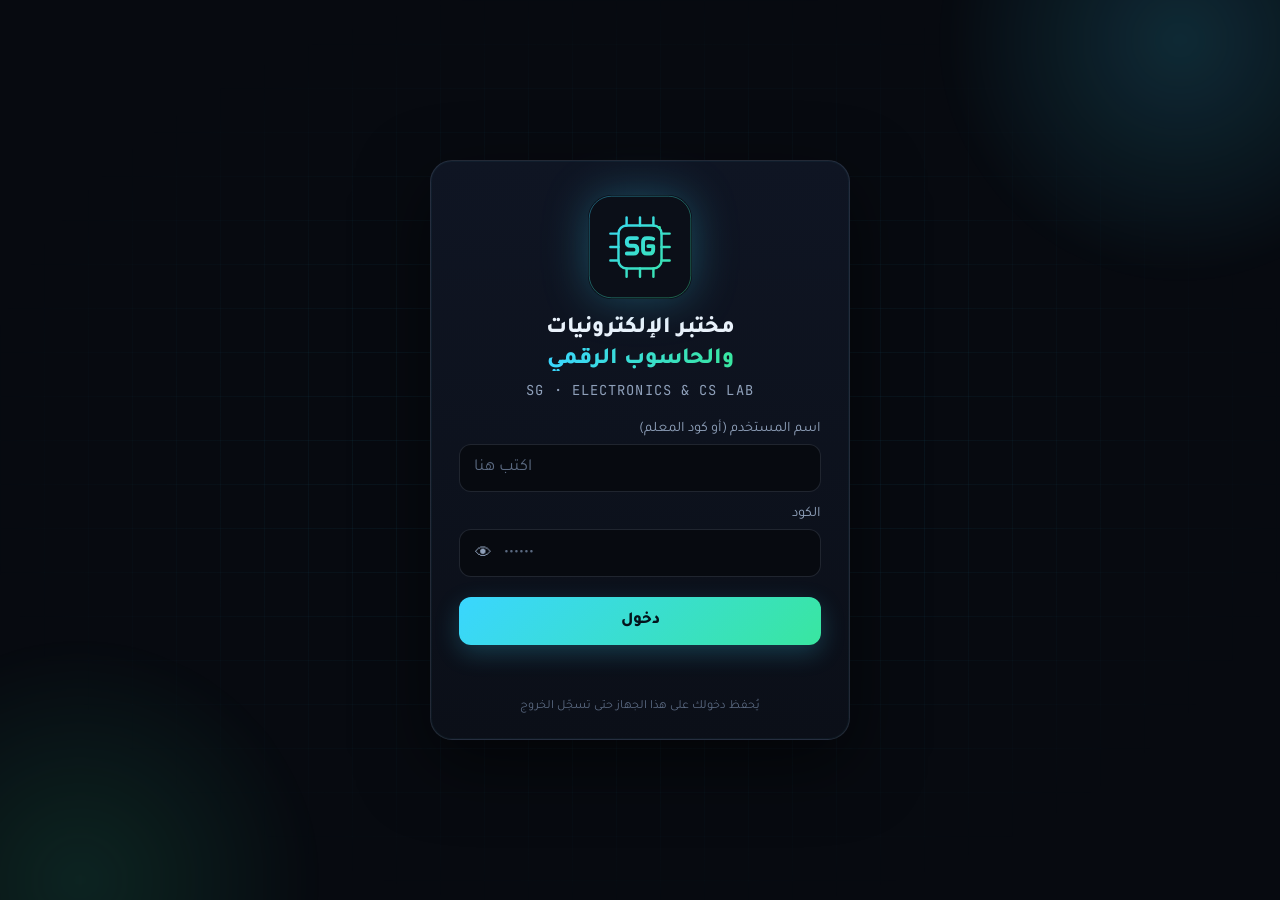
==== index.html @ f172d8d4 "Add files via upload" ====
<!DOCTYPE html>
<html lang="ar" dir="rtl">
<head>
<meta charset="UTF-8">
<meta name="viewport" content="width=device-width, initial-scale=1, viewport-fit=cover">
<title>تسجيل الدخول | مختبر الإلكترونيات والحاسوب — SG</title>
<meta name="description" content="مختبر الإلكترونيات والحاسوب — صالح غره. تسجيل الدخول للطلاب والمعلم.">
<meta name="theme-color" content="#070a10">
<meta name="color-scheme" content="dark">
<meta name="mobile-web-app-capable" content="yes">
<meta name="apple-mobile-web-app-capable" content="yes">
<meta name="apple-mobile-web-app-status-bar-style" content="black-translucent">
<meta property="og:type" content="website">
<meta property="og:title" content="مختبر الإلكترونيات والحاسوب — صالح غره">
<meta property="og:description" content="Electronics · Arduino · ESP32 · Programming">
<meta property="og:image" content="og-image.png">
<meta property="og:image:width" content="1200"><meta property="og:image:height" content="630">
<meta name="twitter:card" content="summary_large_image">
<meta name="twitter:image" content="og-image.png">
<link rel="manifest" href="manifest.webmanifest">
<link rel="icon" type="image/svg+xml" href="favicon.svg">
<link rel="icon" type="image/png" sizes="32x32" href="favicon-32.png">
<link rel="apple-touch-icon" href="apple-touch-icon.png">
<link rel="preconnect" href="https://fonts.googleapis.com"><link rel="preconnect" href="https://fonts.gstatic.com" crossorigin>
<link href="https://fonts.googleapis.com/css2?family=Tajawal:wght@400;500;700;800&family=JetBrains+Mono:wght@400;600&display=swap" rel="stylesheet">
<style>
:root{--bg:#070a10;--bg-soft:#0b0f18;--surface:#0f1523;--surface-2:#141c2e;--cyan:#3ad6ff;--green:#39e6a0;--amber:#ffb545;--red:#ff6b6b;--text:#eaf2fb;--muted:#8fa0ba;--line:rgba(143,160,186,.18)}
*{box-sizing:border-box;margin:0}
html,body{min-height:100%}
body{background:var(--bg);color:var(--text);font-family:'Tajawal',system-ui,sans-serif;display:flex;align-items:center;justify-content:center;padding:20px;min-height:100vh;min-height:100dvh;position:relative;overflow-x:hidden}
body::before{content:"";position:fixed;inset:0;background-image:linear-gradient(rgba(58,214,255,.05) 1px,transparent 1px),linear-gradient(90deg,rgba(58,214,255,.05) 1px,transparent 1px);background-size:44px 44px;mask-image:radial-gradient(ellipse at center,#000 30%,transparent 75%);-webkit-mask-image:radial-gradient(ellipse at center,#000 30%,transparent 75%);pointer-events:none}
.glow{position:fixed;width:520px;height:520px;border-radius:50%;filter:blur(10px);pointer-events:none}
.g1{top:-220px;right:-160px;background:radial-gradient(circle,rgba(58,214,255,.16),transparent 65%)}
.g2{bottom:-240px;left:-180px;background:radial-gradient(circle,rgba(57,230,160,.12),transparent 65%)}
.card{position:relative;width:100%;max-width:420px;background:linear-gradient(180deg,var(--surface),var(--bg-soft));border:1px solid var(--line);border-radius:22px;padding:34px 28px 26px;box-shadow:0 24px 70px rgba(0,0,0,.55),0 0 0 1px rgba(58,214,255,.04) inset}
.logo{display:block;width:104px;height:104px;margin:0 auto 14px;filter:drop-shadow(0 0 22px rgba(58,214,255,.28))}
h1{font-size:1.45rem;text-align:center;font-weight:800;line-height:1.35}
h1 span{background:linear-gradient(90deg,var(--cyan),var(--green));-webkit-background-clip:text;background-clip:text;color:transparent}
.sub{text-align:center;color:var(--muted);font-size:.86rem;margin:6px 0 22px;font-family:'JetBrains Mono',monospace;letter-spacing:.08em;direction:ltr}
label{display:block;font-size:.9rem;color:var(--muted);margin:14px 0 6px}
.field{position:relative}
input{width:100%;background:var(--bg);border:1px solid var(--line);border-radius:12px;padding:13px 14px;color:var(--text);font:inherit;font-size:1.05rem;outline:none;transition:border-color .15s,box-shadow .15s;direction:ltr;text-align:left}
input::placeholder{color:#5b6a82;direction:rtl}
input:focus{border-color:var(--cyan);box-shadow:0 0 0 3px rgba(58,214,255,.14)}
.eye{position:absolute;top:50%;left:8px;transform:translateY(-50%);background:none;border:0;color:var(--muted);padding:8px;cursor:pointer;font-size:1.05rem}
#c{padding-left:44px}
.btn{width:100%;margin-top:20px;border:0;border-radius:12px;padding:14px;font:inherit;font-size:1.05rem;font-weight:800;color:#04141c;cursor:pointer;background:linear-gradient(135deg,var(--cyan),var(--green));box-shadow:0 8px 24px rgba(58,214,255,.22);transition:transform .12s,filter .12s,opacity .12s}
.btn:hover{filter:brightness(1.06)}.btn:active{transform:translateY(1px)}
.btn[disabled]{opacity:.55;cursor:not-allowed;filter:grayscale(.3)}
.msg{min-height:22px;margin-top:14px;text-align:center;font-size:.92rem;line-height:1.5}
.msg.err{color:var(--red)}.msg.warn{color:var(--amber)}.msg.ok{color:var(--green)}
.foot{margin-top:18px;text-align:center;color:#5b6a82;font-size:.78rem}
.spin{display:inline-block;width:15px;height:15px;border:2px solid rgba(4,20,28,.35);border-top-color:#04141c;border-radius:50%;animation:s .7s linear infinite;vertical-align:-2px;margin-inline-start:8px}
@keyframes s{to{transform:rotate(360deg)}}
.boot{position:fixed;inset:0;background:var(--bg);display:flex;align-items:center;justify-content:center;z-index:9;transition:opacity .25s}
.boot img{width:84px;height:84px;animation:p 1.3s ease-in-out infinite}
@keyframes p{50%{transform:scale(.93);opacity:.7}}
@media (prefers-reduced-motion:reduce){.boot img,.spin{animation:none}}
</style>
</head>
<body>
<div class="boot" id="boot"><img src="logo.svg" alt=""></div>
<div class="glow g1"></div><div class="glow g2"></div>
<main class="card">
  <img class="logo" src="logo.svg" alt="شعار SG">
  <h1>مختبر الإلكترونيات<br><span>والحاسوب الرقمي</span></h1>
  <div class="sub">SG · ELECTRONICS &amp; CS LAB</div>
  <form id="f" autocomplete="on" novalidate>
    <label for="u">اسم المستخدم (أو كود المعلم)</label>
    <input id="u" name="username" type="text" inputmode="text" autocomplete="username" autocapitalize="none" autocorrect="off" spellcheck="false" placeholder="اكتب هنا" maxlength="80">
    <label for="c">الكود</label>
    <div class="field">
      <input id="c" name="password" type="password" autocomplete="current-password" autocapitalize="none" autocorrect="off" spellcheck="false" placeholder="••••••" maxlength="80">
      <button type="button" class="eye" id="eye" aria-label="إظهار الكود">👁</button>
    </div>
    <button class="btn" id="go" type="submit">دخول</button>
    <div class="msg" id="msg" role="status" aria-live="polite"></div>
  </form>
  <div class="foot">يُحفظ دخولك على هذا الجهاز حتى تسجّل الخروج</div>
</main>
<script>
(function () {
  'use strict';
  var API = null, $ = function (id) { return document.getElementById(id); };
  var msg = $('msg'), go = $('go'), lockTimer = null;
  function say(t, k) { msg.className = 'msg ' + (k || ''); msg.textContent = t || ''; }
  function ls(k, v) { try { if (v === undefined) return localStorage.getItem(k); if (v === null) localStorage.removeItem(k); else localStorage.setItem(k, v); } catch (e) {} }
  function hideBoot() { var b = $('boot'); b.style.opacity = 0; setTimeout(function () { b.remove(); }, 260); }

  $('eye').onclick = function () { var c = $('c'); c.type = c.type === 'password' ? 'text' : 'password'; };

  function lock(sec) {
    clearInterval(lockTimer); var end = Date.now() + sec * 1000; go.disabled = true;
    (function tick() {
      var left = Math.max(0, Math.ceil((end - Date.now()) / 1000));
      if (!left) { clearInterval(lockTimer); go.disabled = false; say('يمكنك المحاولة الآن.', 'ok'); return; }
      say('محاولات خاطئة كثيرة. انتظر ' + Math.floor(left / 60) + ':' + String(left % 60).padStart(2, '0') + ' ثم حاول من جديد.', 'warn');
    })();
    lockTimer = setInterval(function () { var l = Math.max(0, Math.ceil((end - Date.now()) / 1000)); if (!l) { clearInterval(lockTimer); go.disabled = false; say('يمكنك المحاولة الآن.', 'ok'); } else say('محاولات خاطئة كثيرة. انتظر ' + Math.floor(l / 60) + ':' + String(l % 60).padStart(2, '0') + ' ثم حاول من جديد.', 'warn'); }, 1000);
  }

  function ask(sw, data) {
    return new Promise(function (res, rej) {
      var ch = new MessageChannel(), t = setTimeout(function () { rej(new Error('sw-timeout')); }, 8000);
      ch.port1.onmessage = function (e) { clearTimeout(t); res(e.data); };
      sw.postMessage(data, [ch.port2]);
    });
  }
  function ready() {
    if (!('serviceWorker' in navigator)) return Promise.reject(new Error('nosw'));
    return navigator.serviceWorker.register('sw.js').then(function () { return navigator.serviceWorker.ready; });
  }
  function enter() { location.replace('app.html'); }

  function boot() {
    var tok = ls('sg_token');
    if (!tok) return hideBoot();
    fetch(API + '/me', { headers: { 'x-sg-token': tok } }).then(function (r) {
      if (r.status === 401) { ls('sg_token', null); ls('sg_role', null); hideBoot(); return; }
      return r.json().then(function (j) { ls('sg_role', j.role); ls('sg_name', j.name); ready().then(function (reg) { return ask(reg.active, { type: 'login', token: tok }); }).then(enter, enter); });
    }).catch(function () { /* بدون إنترنت: ادخل بالنسخة المحفوظة */ if (ls('sg_role')) enter(); else hideBoot(); });
  }

  $('f').addEventListener('submit', function (ev) {
    ev.preventDefault();
    var u = $('u').value.trim(), c = $('c').value.trim();
    if (!u && !c) return say('أدخل اسم المستخدم والكود.', 'err');
    go.disabled = true; go.innerHTML = 'جارٍ التحقق<span class="spin"></span>'; say('');
    fetch(API + '/login', { method: 'POST', headers: { 'Content-Type': 'application/json' }, body: JSON.stringify({ u: u, c: c }) })
      .then(function (r) { return r.json().then(function (j) { return { s: r.status, j: j }; }); })
      .then(function (x) {
        if (x.s === 200) {
          return ready().then(function (reg) { return ask(reg.active, { type: 'login', token: x.j.token }); }).then(function () {
            ls('sg_token', x.j.token); ls('sg_role', x.j.role); ls('sg_name', x.j.name);
            say('تم الدخول ✔', 'ok'); enter();
          }, function () { say('تعذّر تجهيز الموقع على هذا المتصفح. جرّب Chrome أو Safari حديث، وتأكد أنك لا تتصفح بوضع خاص.', 'err'); go.disabled = false; go.textContent = 'دخول'; });
        }
        go.textContent = 'دخول';
        if (x.s === 429) { lock(x.j.retry_after || 120); return; }
        go.disabled = false; say(x.j.message || 'تعذّر الدخول.', 'err');
      })
      .catch(function () { go.disabled = false; go.textContent = 'دخول'; say('لا يوجد اتصال بالخادم. تحقق من الإنترنت وحاول مجدداً.', 'err'); });
  });

  fetch('config.js').then(function (r) { return r.text(); }).then(function (t) {
    var m = t.match(/API:\s*'([^']+)'/); API = m && m[1];
    if (!API) throw 0; boot();
  }).catch(function () { hideBoot(); say('خطأ في إعدادات الموقع (config.js).', 'err'); });
})();
</script>
</body>
</html>
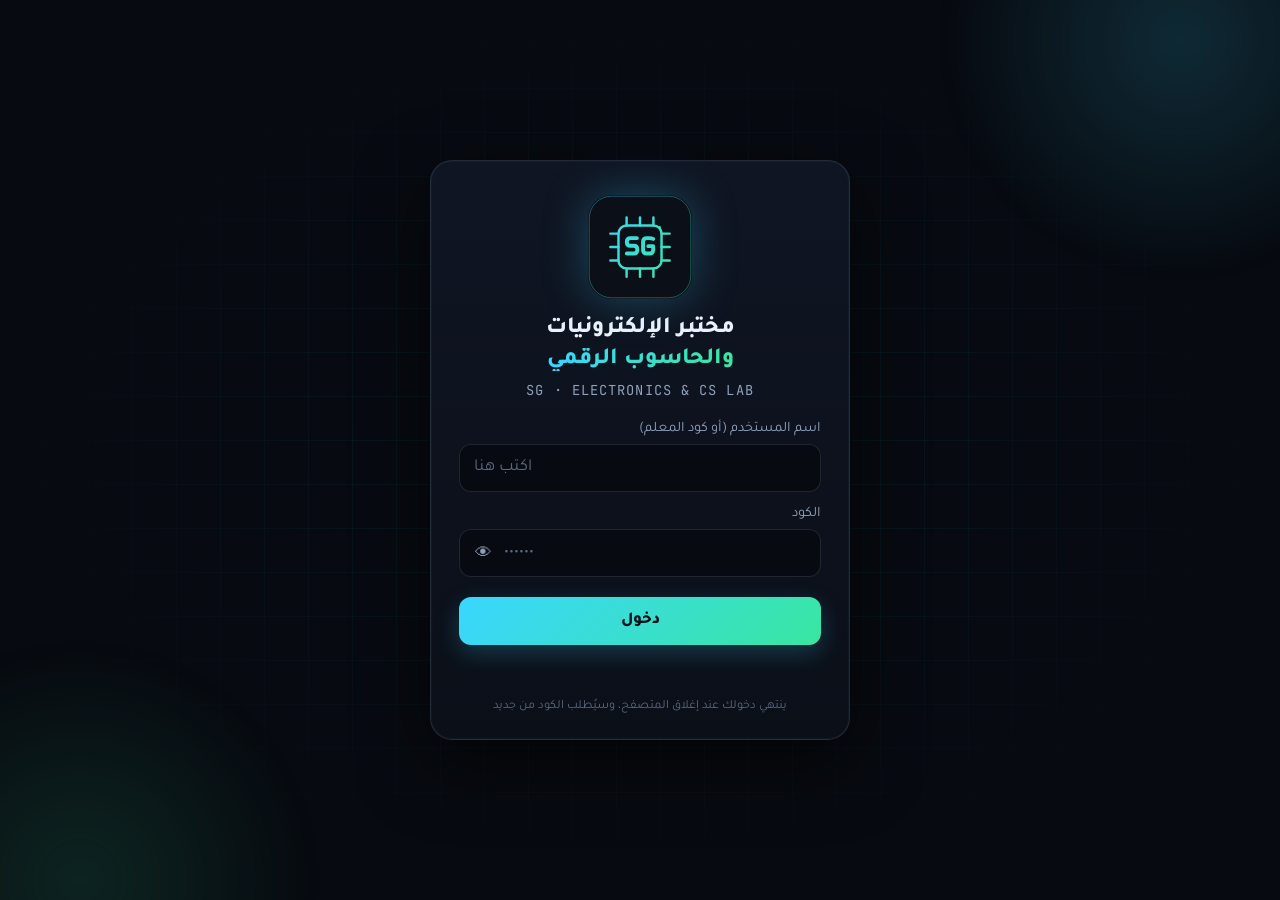
==== commit fce25374: "Require login code again after the browser is closed - sw.js: private page navigations now need at l" ====
--- a/index.html
+++ b/index.html
@@ -76,7 +76,7 @@
     <button class="btn" id="go" type="submit">دخول</button>
     <div class="msg" id="msg" role="status" aria-live="polite"></div>
   </form>
-  <div class="foot">يُحفظ دخولك على هذا الجهاز حتى تسجّل الخروج</div>
+  <div class="foot">ينتهي دخولك عند إغلاق المتصفح، وسيُطلب الكود من جديد</div>
 </main>
 <script>
 (function () {
@@ -85,6 +85,9 @@
   var msg = $('msg'), go = $('go'), lockTimer = null;
   function say(t, k) { msg.className = 'msg ' + (k || ''); msg.textContent = t || ''; }
   function ls(k, v) { try { if (v === undefined) return localStorage.getItem(k); if (v === null) localStorage.removeItem(k); else localStorage.setItem(k, v); } catch (e) {} }
+  /* علامة الجلسة: تُمسح تلقائياً عند إغلاق التبويب/المتصفح، فيُطلب الكود من جديد */
+  function live(v) { try { if (v === undefined) return sessionStorage.getItem('sg_live') === '1'; sessionStorage.setItem('sg_live', '1'); } catch (e) {} }
+  function clearLogin() { ls('sg_token', null); ls('sg_role', null); ls('sg_name', null); }
   function hideBoot() { var b = $('boot'); b.style.opacity = 0; setTimeout(function () { b.remove(); }, 260); }
 
   $('eye').onclick = function () { var c = $('c'); c.type = c.type === 'password' ? 'text' : 'password'; };
@@ -115,6 +118,15 @@
   function boot() {
     var tok = ls('sg_token');
     if (!tok) return hideBoot();
+    /* جلسة متصفح جديدة؟ (لا علامة في هذا التبويب) → اسأل الـ SW إن كان تبويب آخر ما زال مسجّلاً، وإلا اطلب الكود */
+    if (!live()) {
+      return ready().then(function (reg) { return ask(reg.active, { type: 'alive' }); }).then(function (r) {
+        if (r && r.alive) { live(1); check(tok); } else { clearLogin(); hideBoot(); }
+      }, function () { clearLogin(); hideBoot(); });
+    }
+    check(tok);
+  }
+  function check(tok) {
     fetch(API + '/me', { headers: { 'x-sg-token': tok } }).then(function (r) {
       if (r.status === 401) { ls('sg_token', null); ls('sg_role', null); hideBoot(); return; }
       return r.json().then(function (j) { ls('sg_role', j.role); ls('sg_name', j.name); ready().then(function (reg) { return ask(reg.active, { type: 'login', token: tok }); }).then(enter, enter); });
@@ -131,7 +143,7 @@
       .then(function (x) {
         if (x.s === 200) {
           return ready().then(function (reg) { return ask(reg.active, { type: 'login', token: x.j.token }); }).then(function () {
-            ls('sg_token', x.j.token); ls('sg_role', x.j.role); ls('sg_name', x.j.name);
+            ls('sg_token', x.j.token); ls('sg_role', x.j.role); ls('sg_name', x.j.name); live(1);
             say('تم الدخول ✔', 'ok'); enter();
           }, function () { say('تعذّر تجهيز الموقع على هذا المتصفح. جرّب Chrome أو Safari حديث، وتأكد أنك لا تتصفح بوضع خاص.', 'err'); go.disabled = false; go.textContent = 'دخول'; });
         }
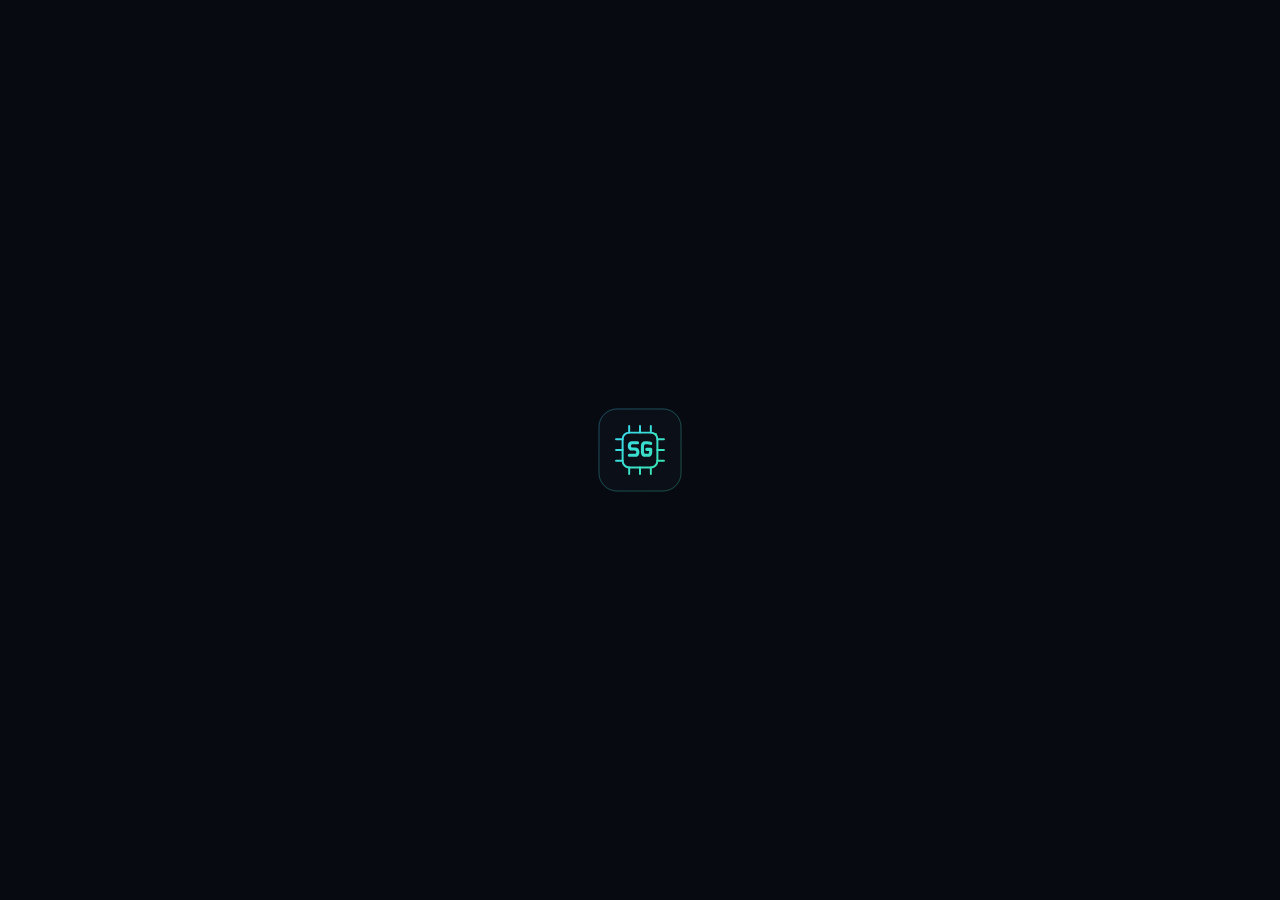
==== commit a1c0ac62: "Visitor mode: open the site without a password - sw.js: with no session token, serve content from th" ====
--- a/index.html
+++ b/index.html
@@ -49,6 +49,8 @@
 .btn[disabled]{opacity:.55;cursor:not-allowed;filter:grayscale(.3)}
 .msg{min-height:22px;margin-top:14px;text-align:center;font-size:.92rem;line-height:1.5}
 .msg.err{color:var(--red)}.msg.warn{color:var(--amber)}.msg.ok{color:var(--green)}
+.alt{display:block;width:100%;margin-top:14px;background:none;border:1px solid var(--line);border-radius:12px;padding:12px;color:var(--text);font:inherit;font-size:.98rem;cursor:pointer}
+.alt:hover{border-color:var(--cyan);color:var(--cyan)}
 .foot{margin-top:18px;text-align:center;color:#5b6a82;font-size:.78rem}
 .spin{display:inline-block;width:15px;height:15px;border:2px solid rgba(4,20,28,.35);border-top-color:#04141c;border-radius:50%;animation:s .7s linear infinite;vertical-align:-2px;margin-inline-start:8px}
 @keyframes s{to{transform:rotate(360deg)}}
@@ -76,6 +78,7 @@
     <button class="btn" id="go" type="submit">دخول</button>
     <div class="msg" id="msg" role="status" aria-live="polite"></div>
   </form>
+  <button type="button" class="alt" id="vis">أو تصفّح الموقع كزائر ←</button>
   <div class="foot">ينتهي دخولك عند إغلاق المتصفح، وسيُطلب الكود من جديد</div>
 </main>
 <script>
@@ -115,22 +118,31 @@
   }
   function enter() { location.replace('app.html'); }
 
+  /* الموقع مفتوح للجميع: بلا جلسة يدخل الزائر مباشرة (نسخة الطالب بلا حصص المعلم).
+     نموذج الدخول يظهر فقط عند فتح الرابط ?login=1 أو الضغط على «دخول» داخل الموقع. */
+  var wantLogin = /[?&]login\b/.test(location.search) || location.hash === '#login';
+  function visitorEntry() {
+    if (wantLogin) return hideBoot();
+    ready().then(enter, function () { hideBoot(); say('تعذّر فتح الموقع على هذا المتصفح. جرّب Chrome أو Safari حديث، وتأكد أنك لا تتصفح بوضع خاص.', 'err'); });
+  }
+  $('vis').onclick = function () { ready().then(enter, function () { say('تعذّر فتح الموقع على هذا المتصفح.', 'err'); }); };
+
   function boot() {
     var tok = ls('sg_token');
-    if (!tok) return hideBoot();
-    /* جلسة متصفح جديدة؟ (لا علامة في هذا التبويب) → اسأل الـ SW إن كان تبويب آخر ما زال مسجّلاً، وإلا اطلب الكود */
+    if (!tok) return visitorEntry();
+    /* جلسة متصفح جديدة؟ (لا علامة في هذا التبويب) → اسأل الـ SW إن كان تبويب آخر ما زال مسجّلاً، وإلا ادخل كزائر */
     if (!live()) {
       return ready().then(function (reg) { return ask(reg.active, { type: 'alive' }); }).then(function (r) {
-        if (r && r.alive) { live(1); check(tok); } else { clearLogin(); hideBoot(); }
-      }, function () { clearLogin(); hideBoot(); });
+        if (r && r.alive) { live(1); check(tok); } else { clearLogin(); visitorEntry(); }
+      }, function () { clearLogin(); visitorEntry(); });
     }
     check(tok);
   }
   function check(tok) {
     fetch(API + '/me', { headers: { 'x-sg-token': tok } }).then(function (r) {
-      if (r.status === 401) { ls('sg_token', null); ls('sg_role', null); hideBoot(); return; }
+      if (r.status === 401) { ls('sg_token', null); ls('sg_role', null); visitorEntry(); return; }
       return r.json().then(function (j) { ls('sg_role', j.role); ls('sg_name', j.name); ready().then(function (reg) { return ask(reg.active, { type: 'login', token: tok }); }).then(enter, enter); });
-    }).catch(function () { /* بدون إنترنت: ادخل بالنسخة المحفوظة */ if (ls('sg_role')) enter(); else hideBoot(); });
+    }).catch(function () { /* بدون إنترنت: ادخل بالنسخة المحفوظة */ if (ls('sg_role')) enter(); else visitorEntry(); });
   }
 
   $('f').addEventListener('submit', function (ev) {
